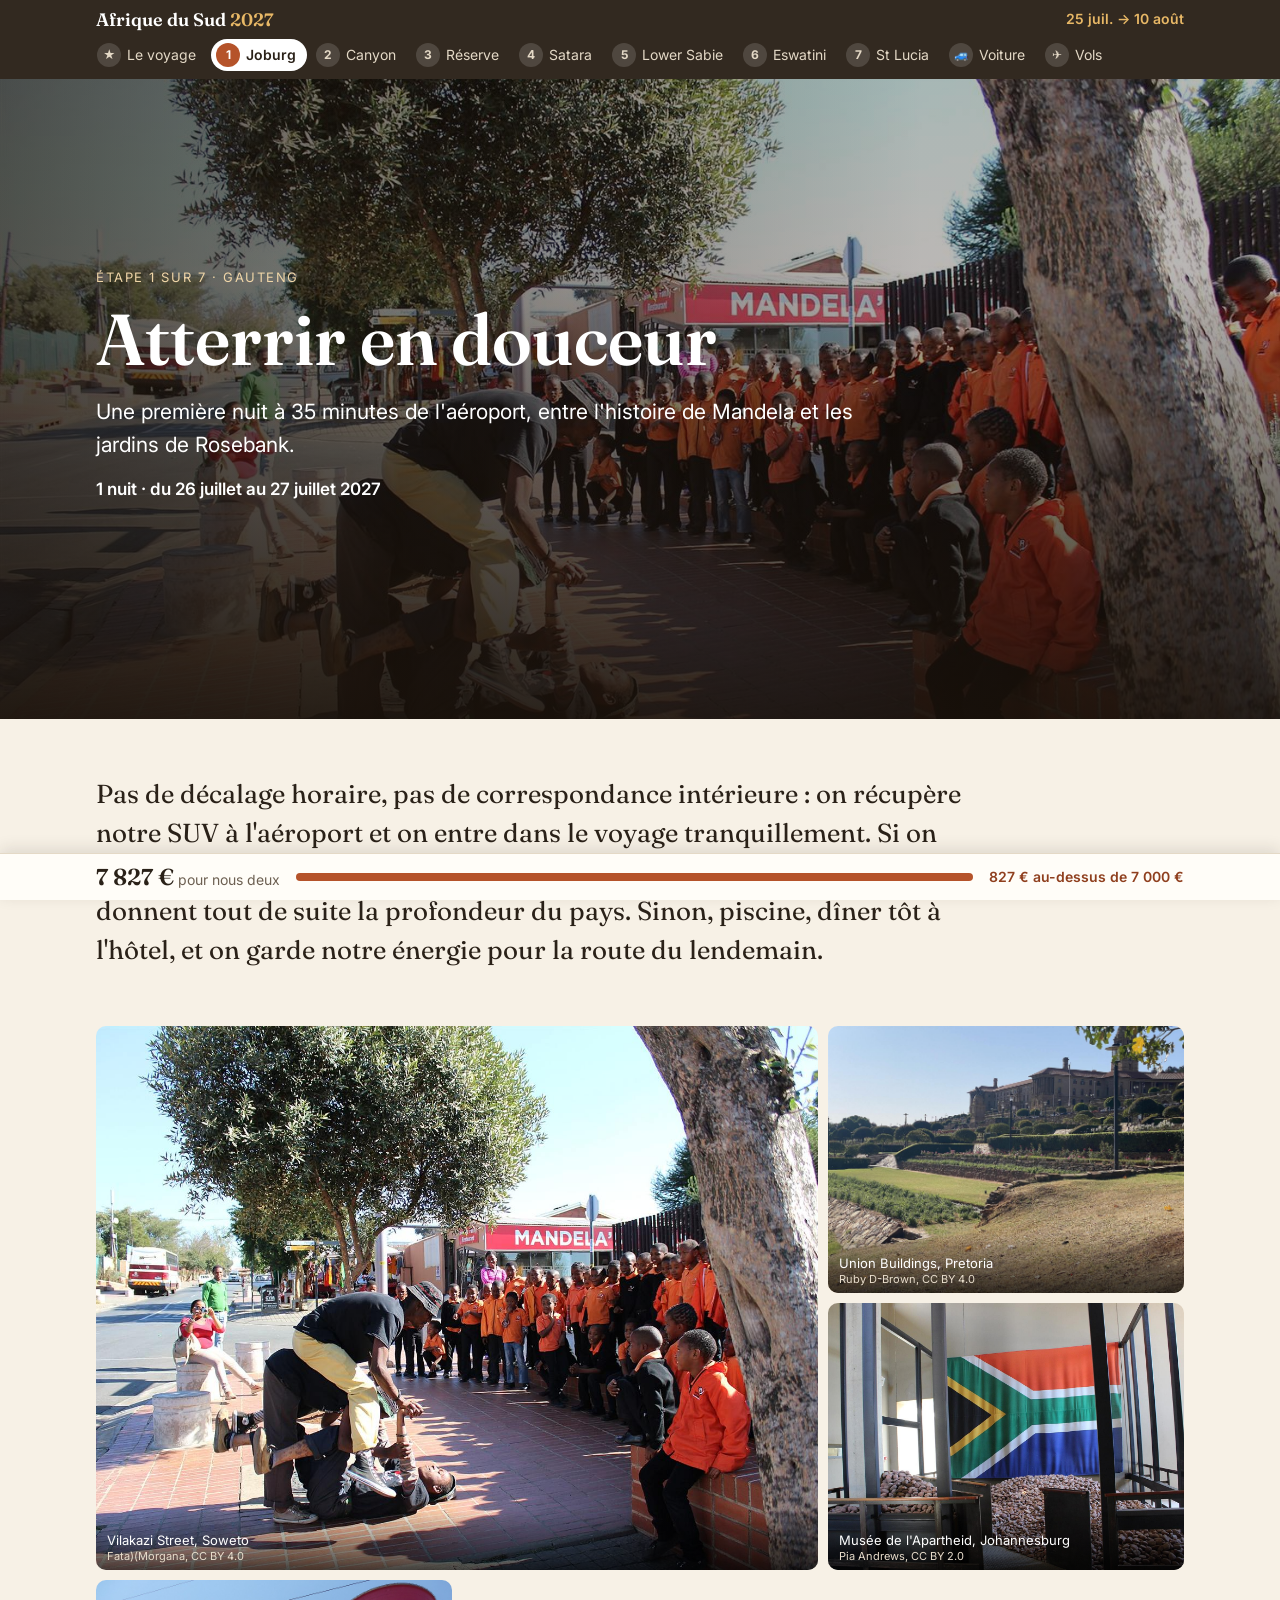
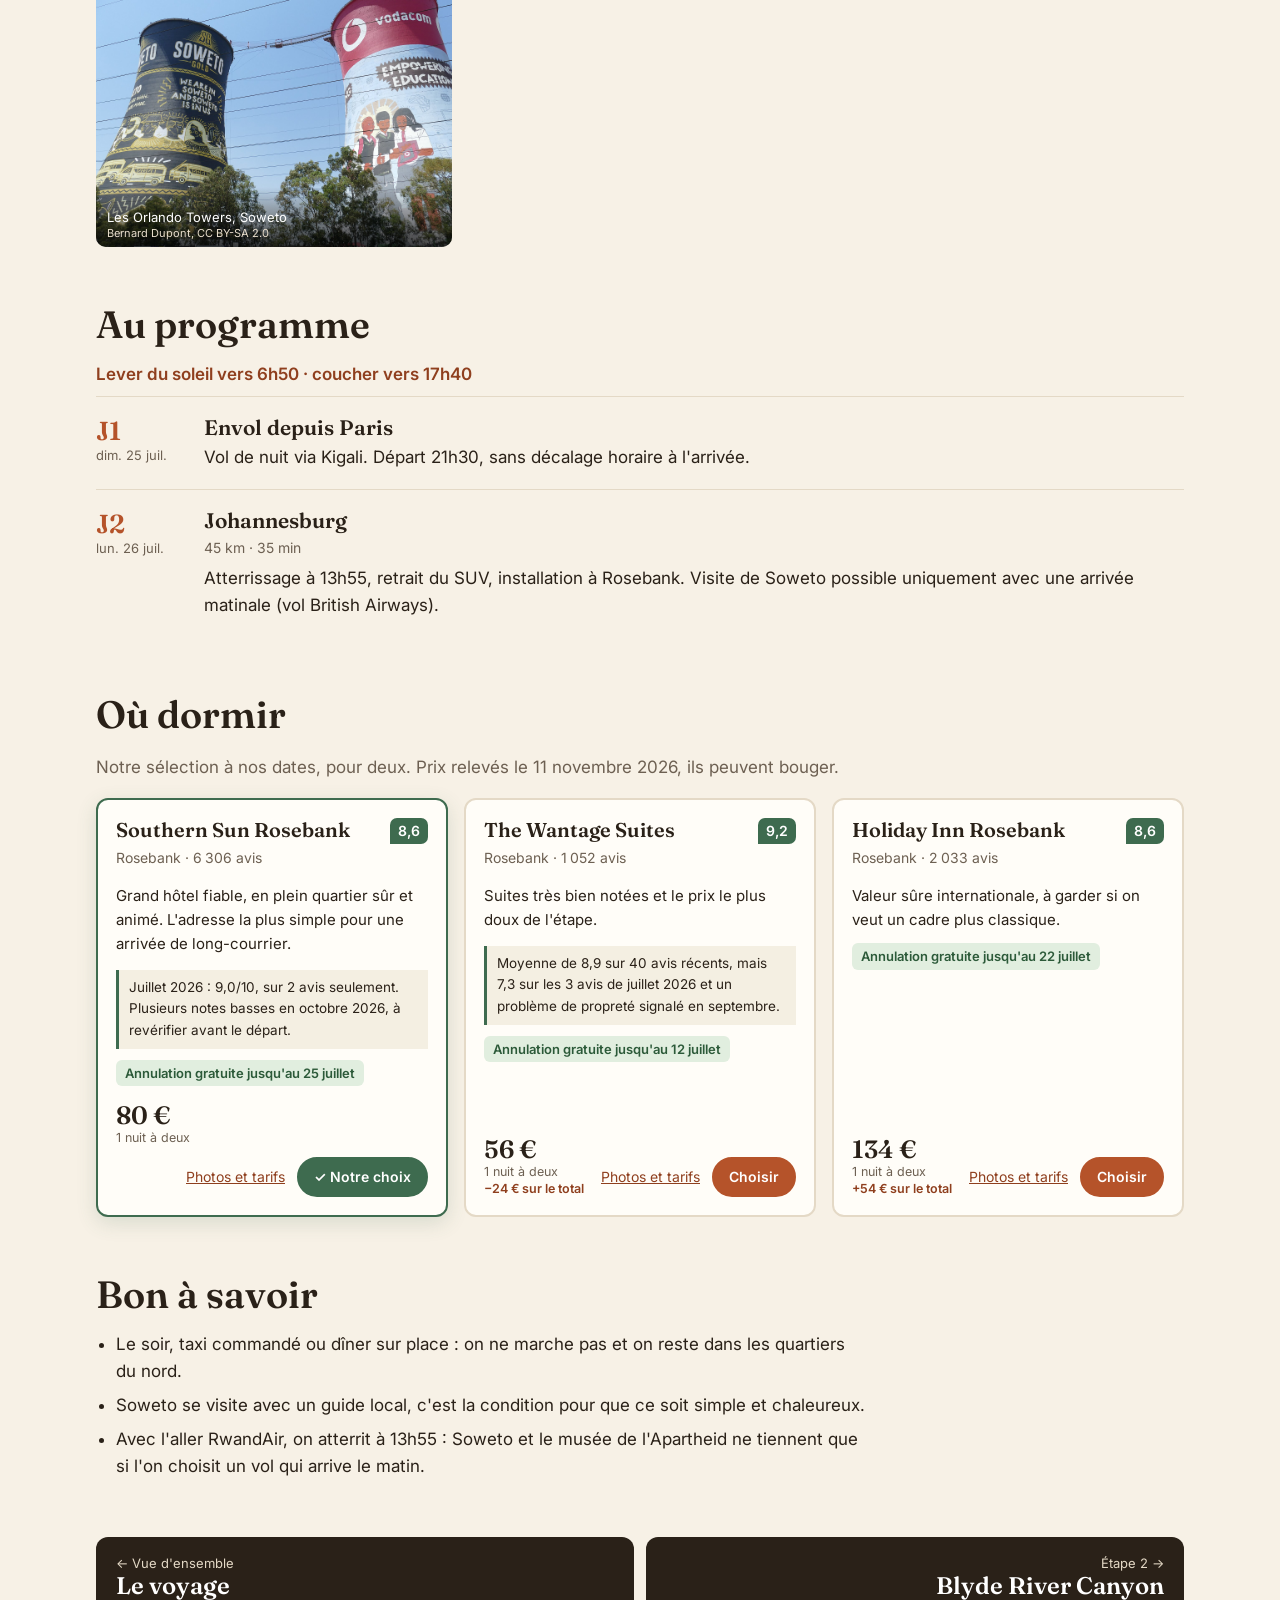
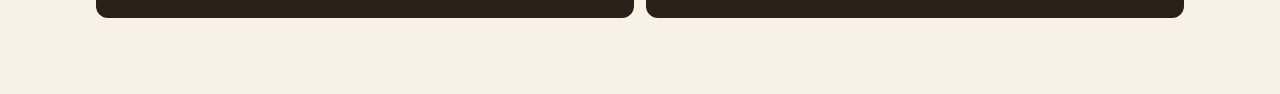
==== etape-1-johannesburg.html @ 2f39dc0e "Retrait de la version avec vol intérieur Co-Authored-By: Claude Fable 5.2 <noreply@anthropic.com>" ====
<!doctype html>
<html lang="fr">
<head>
<meta charset="utf-8">
<meta name="viewport" content="width=device-width, initial-scale=1">
<meta name="robots" content="noindex">
<title>Afrique du Sud 2027</title>
<link rel="icon" href="data:image/svg+xml,<svg xmlns='http://www.w3.org/2000/svg' viewBox='0 0 32 32'><circle cx='16' cy='16' r='16' fill='%23b5532a'/></svg>">
<link rel="preconnect" href="https://fonts.googleapis.com">
<link rel="stylesheet" href="https://fonts.googleapis.com/css2?family=Fraunces:opsz,wght@9..144,400;9..144,600&family=Inter:wght@400;600;700&display=swap">
<link rel="stylesheet" href="assets/style.css?v=11">
</head>
<body data-etape="0">
<div id="entete"></div>
<main id="contenu"><noscript>Ce carnet a besoin de JavaScript pour s'afficher.</noscript></main>
<div id="budget-fixe"></div>
<script src="assets/data.js?v=30"></script>
<script src="assets/app.js?v=28"></script>
</body>
</html>
---- assets/style.css ----
:root {
  --sable: #f7f1e6; --carte: #fffdf8; --encre: #2a2118; --doux: #6d6052; --trait: #e4d9c6;
  --terre: #b5532a; --terre-f: #8f3f1e; --acacia: #3e6b4f; --or: #c08a2c;
  --titre: "Fraunces", Georgia, serif; --texte: "Inter", system-ui, sans-serif;
}
* { box-sizing: border-box; }
html { scroll-padding-top: 120px; }
body { margin: 0; background: var(--sable); color: var(--encre); font: 17px/1.6 var(--texte); padding-bottom: 76px; }
img { max-width: 100%; display: block; }
a { color: var(--terre-f); }
h1, h2, h3 { font-family: var(--titre); font-weight: 600; line-height: 1.15; margin: 0; }
h2 { font-size: clamp(28px, 4vw, 38px); margin-bottom: 14px; }
button { font: inherit; cursor: pointer; }

#entete { position: sticky; top: 0; z-index: 20; background: rgba(42, 33, 24, .96); color: #fff; }
.barre { max-width: 1120px; margin: auto; display: flex; justify-content: space-between; align-items: center; gap: 12px; padding: 8px 16px; }
.marque { color: #fff; text-decoration: none; font: 600 18px var(--titre); white-space: nowrap; }
.marque em { color: #e8b866; font-style: normal; }
.bascule { display: flex; background: rgba(255, 255, 255, .12); border-radius: 99px; padding: 3px; }
.bascule button { border: 0; background: none; color: #efe6d8; border-radius: 99px; padding: 4px 11px; font-size: 13px; white-space: nowrap; }
.bascule button[aria-pressed="true"] { background: #e8b866; color: #2a2118; font-weight: 600; }
.dates { color: #e8b866; font-size: 14px; font-weight: 600; white-space: nowrap; }
.fil { max-width: 1120px; margin: auto; display: flex; gap: 4px; padding: 0 12px 8px; overflow-x: auto; scrollbar-width: none; }
.fil::-webkit-scrollbar { display: none; }
.fil a { display: flex; align-items: center; gap: 6px; color: #e4d9c6; text-decoration: none; padding: 4px 11px 4px 5px; border-radius: 99px; font-size: 14px; white-space: nowrap; }
.fil b { width: 24px; height: 24px; display: grid; place-items: center; border-radius: 50%; background: rgba(255, 255, 255, .14); font-size: 12px; }
.fil a:hover { background: rgba(255, 255, 255, .1); }
.fil a.actif { background: #fff; color: var(--encre); font-weight: 600; }
.fil a.actif b { background: var(--terre); color: #fff; }

.heros { position: relative; height: min(76vh, 640px); min-height: 460px; color: #fff; overflow: hidden; }
.heros > img { width: 100%; height: 100%; object-fit: cover; }
.voile { position: absolute; inset: 0; display: flex; align-items: flex-end; background: linear-gradient(to top, rgba(25, 17, 10, .9), rgba(25, 17, 10, .3) 70%), linear-gradient(to right, rgba(25, 17, 10, .62), transparent 72%); }
.dedans { max-width: 1120px; width: 100%; margin: auto; padding: 16px 16px 44px; }
.sur { text-transform: uppercase; letter-spacing: .12em; font-size: 13px; margin: 0 0 10px; color: #f0d6a8; }
.heros h1 { font-size: clamp(38px, 7vw, 72px); max-width: 16ch; }
.acc { font-size: clamp(17px, 2.2vw, 21px); max-width: 62ch; margin: 14px 0; }
.meta { margin: 0; font-weight: 600; }
.cta { display: inline-block; background: #e8b866; color: #2a2118; padding: 12px 24px; border-radius: 99px; font-weight: 600; text-decoration: none; }
.cta:hover { background: #f2c97f; }

.page { max-width: 1120px; margin: auto; padding: 0 16px; }
.page section { margin-top: 56px; }
.intro { color: var(--doux); max-width: 70ch; }
.recit p { font: 400 clamp(20px, 2.6vw, 26px)/1.5 var(--titre); max-width: 34em; margin: 0; }

.galerie { display: grid; grid-template-columns: repeat(3, 1fr); gap: 10px; }
.galerie figure { margin: 0; position: relative; aspect-ratio: 4/3; overflow: hidden; border-radius: 10px; background: var(--trait); }
.galerie .large { grid-column: span 2; grid-row: span 2; aspect-ratio: auto; }
.galerie img { width: 100%; height: 100%; object-fit: cover; transition: transform .5s; }
.galerie figure:hover img { transform: scale(1.04); }
figcaption { position: absolute; inset: auto 0 0 0; padding: 22px 11px 7px; color: #fff; font-size: 13px; line-height: 1.3; background: linear-gradient(to top, rgba(0, 0, 0, .72), transparent); }
figcaption a { display: block; color: #e8ddcc; font-size: 11px; text-decoration: none; }

.soleil { color: var(--terre-f); font-weight: 600; margin: 0 0 8px; }
.jours { list-style: none; margin: 0; padding: 0; }
.jours li { display: flex; gap: 20px; padding: 18px 0; border-top: 1px solid var(--trait); }
.jour { font: 600 26px var(--titre); color: var(--terre); min-width: 88px; }
.jour small { display: block; font: 400 13px var(--texte); color: var(--doux); }
.jours h3 { font-size: 21px; }
.jours p { margin: 5px 0 0; }
.km { color: var(--doux); font-size: 14px; }

.grille { display: grid; grid-template-columns: repeat(auto-fill, minmax(310px, 1fr)); gap: 16px; }
.logement { display: flex; flex-direction: column; align-items: flex-start; background: var(--carte); border: 2px solid var(--trait); border-radius: 12px; padding: 18px; }
.logement.pris { border-color: var(--acacia); box-shadow: 0 6px 20px rgba(62, 107, 79, .16); }
.logement.off { opacity: .6; }
.logement p { margin: 7px 0; font-size: 15px; }
.ligne { display: flex; justify-content: space-between; gap: 10px; width: 100%; }
.ligne h3 { font-size: 20px; }
.note { background: var(--acacia); color: #fff; border-radius: 7px 7px 7px 0; padding: 2px 8px; font-weight: 600; font-size: 14px; height: fit-content; }
.logement .zone { color: var(--doux); font-size: 14px; margin-top: 3px; }
.logement .repas { color: var(--acacia); font-weight: 600; font-size: 14px; }
.logement .retours { background: #f4efe2; border-left: 3px solid var(--acacia); padding: 7px 10px; font-size: 13.5px; width: 100%; }
.logement .retours.vigilance { background: #fbeee8; border-left-color: var(--terre); }
.logement .petit { font-size: 13px; color: var(--doux); }
.pastille { display: inline-block; border-radius: 6px; padding: 3px 9px; font-size: 13px; font-weight: 600; margin-top: 4px; }
.pastille.ok { background: #e1eedf; color: #2c5a39; }
.pastille.moyen { background: #f7ebcf; color: #72520e; }
.pastille.attention { background: #f7ddd2; color: #8f3f1e; }
.action { margin-top: auto; padding-top: 14px; width: 100%; display: flex; justify-content: space-between; align-items: flex-end; gap: 10px; flex-wrap: wrap; }
.prix strong { font: 600 25px var(--titre); display: block; }
.prix small { display: block; color: var(--doux); font-size: 12.5px; line-height: 1.3; }
.prix .delta { color: var(--terre-f); font-weight: 600; }
.boutons { display: flex; align-items: center; gap: 12px; margin-left: auto; }
.lien { font-size: 14px; }
.choisir { border: 2px solid var(--terre); background: var(--terre); color: #fff; padding: 7px 15px; border-radius: 99px; font-weight: 600; font-size: 14px; }
.choisir:hover { background: var(--terre-f); border-color: var(--terre-f); }
.choisir[aria-pressed="true"] { background: var(--acacia); border-color: var(--acacia); }

.savoir ul { margin: 0; padding-left: 20px; max-width: 70ch; }
.savoir li { margin-bottom: 7px; }
.suite { display: grid; grid-template-columns: 1fr 1fr; gap: 12px; margin-top: 56px; }
.suite a { background: var(--encre); color: #fff; padding: 18px 20px; border-radius: 12px; text-decoration: none; font: 600 clamp(18px, 3vw, 24px) var(--titre); }
.suite a:hover { background: var(--terre-f); }
.suite small { display: block; font: 400 13px var(--texte); color: #e4d9c6; }
.suite .droite { text-align: right; }

.promesses { display: grid; grid-template-columns: repeat(4, 1fr); gap: 2px; margin-top: 0 !important; transform: translateY(-26px); background: var(--trait); border-radius: 12px; overflow: hidden; box-shadow: 0 8px 24px rgba(42, 33, 24, .14); }
.promesses div { background: var(--carte); padding: 15px 16px; }
.promesses strong { display: block; font: 600 clamp(21px, 3vw, 28px) var(--titre); color: var(--terre-f); }
.promesses span { font-size: 14px; color: var(--doux); }
.page section.promesses { margin-top: 0; }
.deux { display: grid; grid-template-columns: 1fr 1fr; gap: 28px; align-items: center; }
.carte svg { width: 100%; max-height: 560px; }
.trace { fill: none; stroke: var(--terre); stroke-width: 3; stroke-dasharray: 7 7; }
.num { fill: #fff; font: 700 15px var(--texte); text-anchor: middle; }
.ville { fill: var(--encre); font: 600 15px var(--texte); }
.fin { fill: var(--encre); }
.liaison rect { fill: var(--carte); stroke: var(--trait); }
.liaison text { fill: var(--terre-f); font: 600 13px var(--texte); text-anchor: middle; }
.sous { font-size: 24px; margin-bottom: 8px; }
.trajets { background: var(--carte); border: 1px solid var(--trait); border-radius: 12px; padding: 4px 16px; }
.trajets div { display: flex; justify-content: space-between; gap: 18px; padding: 9px 0; border-bottom: 1px solid var(--trait); }
.trajets div:last-child { border: 0; }
.trajets b { white-space: nowrap; }
.rassure { display: grid; grid-template-columns: repeat(auto-fill, minmax(250px, 1fr)); gap: 14px; margin-bottom: 32px; }
.rassure div { background: var(--carte); border: 1px solid var(--trait); border-radius: 12px; padding: 16px; }
.rassure h3 { margin: 0 0 6px; }
.rassure p { margin: 0; color: var(--doux); }
.chiffres { width: 100%; display: grid; grid-template-columns: 1fr 1fr; gap: 6px 14px; margin-top: 8px; font-size: 13px; color: var(--doux); }
.chiffres b { display: block; color: var(--encre); font-size: 15px; }
.etapes { display: grid; grid-template-columns: repeat(auto-fill, minmax(250px, 1fr)); gap: 14px; }
.vignette { position: relative; display: block; aspect-ratio: 4/3.2; border-radius: 12px; overflow: hidden; color: #fff; text-decoration: none; }
.vignette img { width: 100%; height: 100%; object-fit: cover; transition: transform .5s; }
.vignette:hover img { transform: scale(1.05); }
.vignette div { position: absolute; inset: 0; display: flex; flex-direction: column; justify-content: flex-end; padding: 13px; background: linear-gradient(to top, rgba(0, 0, 0, .8), transparent 62%); }
.vignette small { color: #f0d6a8; }
.vignette h3 { font-size: 23px; }
.vignette p { margin: 0; font-size: 14px; }

.choix a { display: flex; align-items: center; gap: 12px; padding: 11px 13px; background: var(--carte); border: 1px solid var(--trait); border-bottom: 0; color: inherit; text-decoration: none; }
.choix a:first-child { border-radius: 12px 12px 0 0; }
.choix a:last-child { border-radius: 0 0 12px 12px; border-bottom: 1px solid var(--trait); }
.choix a:hover { background: #fbf4e6; }
.n { flex: none; width: 30px; height: 30px; display: grid; place-items: center; border-radius: 50%; color: #fff; font-weight: 700; font-size: 14px; }
.c { flex: 1; min-width: 0; }
.c b { display: block; }
.c small { color: var(--doux); }
.p { font-weight: 600; white-space: nowrap; }
.partage { margin-top: 14px; display: flex; gap: 12px; align-items: center; flex-wrap: wrap; }
.partage button { border: 0; background: var(--terre); color: #fff; padding: 10px 20px; border-radius: 99px; font-weight: 600; }
#copie { font-size: 14px; word-break: break-all; }
.comptes { background: var(--carte); border: 1px solid var(--trait); border-radius: 12px; padding: 4px 16px; }
.poste { display: flex; justify-content: space-between; gap: 18px; padding: 11px 0; border-bottom: 1px solid var(--trait); }
.poste:last-child { border: 0; }
.poste small { display: block; color: var(--doux); font-size: 13.5px; }
.poste b { white-space: nowrap; }
.poste.fort { color: var(--acacia); }
.poste.total { font: 600 24px var(--titre); }
.plan { padding-left: 22px; max-width: 72ch; }
.plan li { margin-bottom: 10px; }
.alerte { background: #f7ddd2; color: #7a3419; padding: 11px 14px; border-radius: 9px; }
.credits { margin-top: 60px; padding-top: 22px; border-top: 1px solid var(--trait); font-size: 13.5px; color: var(--doux); }
.credits h2 { font-size: 21px; }

#budget-fixe { position: fixed; inset: auto 0 0 0; z-index: 20; background: var(--carte); border-top: 1px solid var(--trait); box-shadow: 0 -4px 16px rgba(42, 33, 24, .12); }
#budget-fixe a { max-width: 1120px; margin: auto; padding: 9px 16px; display: grid; grid-template-columns: auto 1fr auto; gap: 16px; align-items: center; color: inherit; text-decoration: none; }
.total strong { font: 600 23px var(--titre); }
.total { font-size: 14px; color: var(--doux); }
.total strong { color: var(--encre); }
.jauge { height: 8px; background: var(--trait); border-radius: 99px; overflow: hidden; }
.jauge i { display: block; height: 100%; background: var(--acacia); }
.jauge i.depasse { background: var(--terre); }
.reste { font-size: 14px; font-weight: 600; color: var(--acacia); text-align: right; }
.reste.depasse { color: var(--terre-f); }

@media (max-width: 760px) {
  body { font-size: 16px; }
  .marque { font-size: 0; }
  .marque em { font-size: 16px; }
  .bascule button { padding: 4px 8px; font-size: 12px; }
  .heros { height: 68vh; min-height: 420px; }
  .galerie { grid-template-columns: 1fr 1fr; }
  .galerie .large { grid-column: span 2; grid-row: auto; aspect-ratio: 16/10; }
  .promesses { grid-template-columns: 1fr 1fr; }
  .deux { grid-template-columns: 1fr; }
  .grille { grid-template-columns: 1fr; }
  .jours li { gap: 12px; }
  .jour { min-width: 68px; font-size: 22px; }
  #budget-fixe a { grid-template-columns: 1fr auto; gap: 5px 12px; }
  .jauge { grid-column: 1 / -1; grid-row: 2; }
  .total { font-size: 13px; }
  .total strong { font-size: 20px; }
  .reste { font-size: 13px; }
}
@media (prefers-reduced-motion: reduce) { * { transition: none !important; } }
.enroute h3 { font-size: 17px; margin: 18px 0 8px; }
.jours-vols small { display: block; color: var(--doux); font-size: 13.5px; font-weight: 400; }
.jours-vols .nous { color: var(--acacia); font-weight: 600; }
.escales { width: 100%; margin: 8px 0 4px; padding: 9px 12px; background: #f7ebcf; color: #4d3a0c; border-radius: 8px; font-size: 14.5px; }
.escales b { display: block; font-size: 12px; letter-spacing: .06em; text-transform: uppercase; margin-bottom: 3px; }
.escales div + div { margin-top: 4px; }
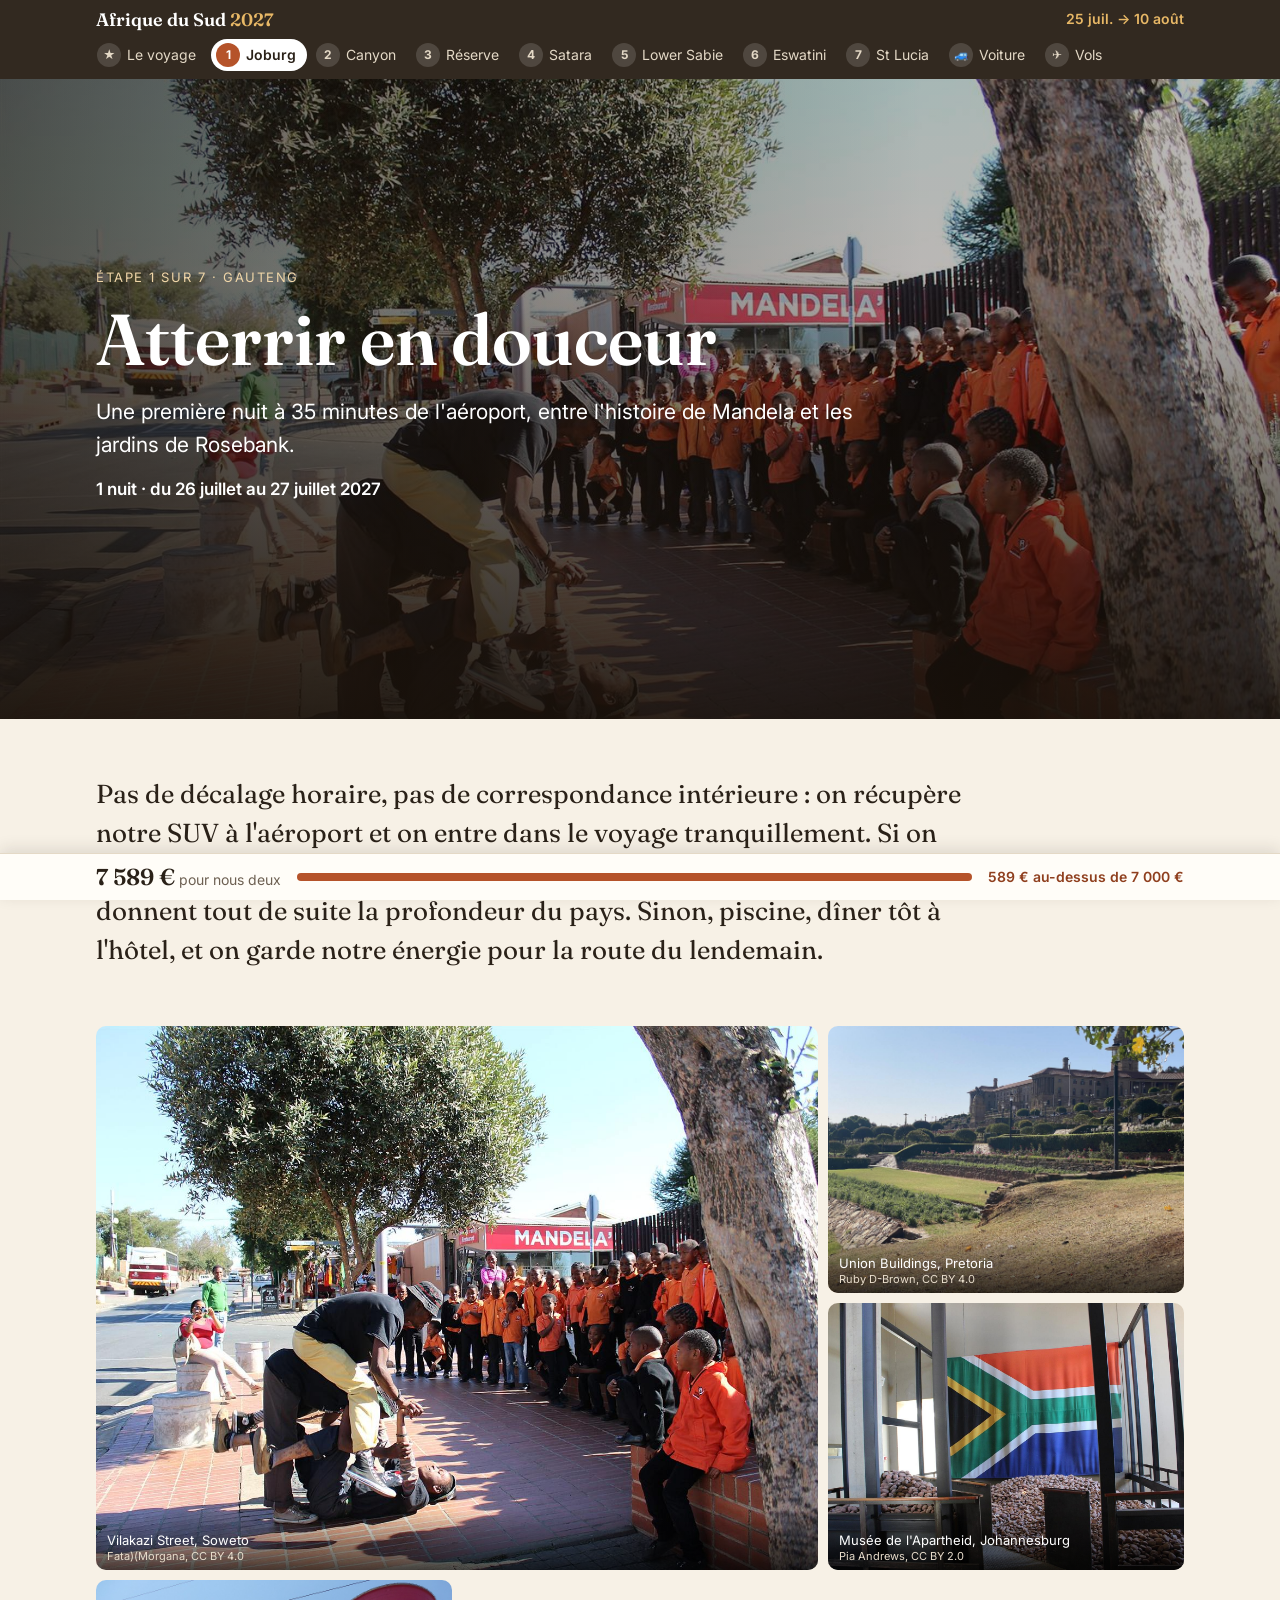
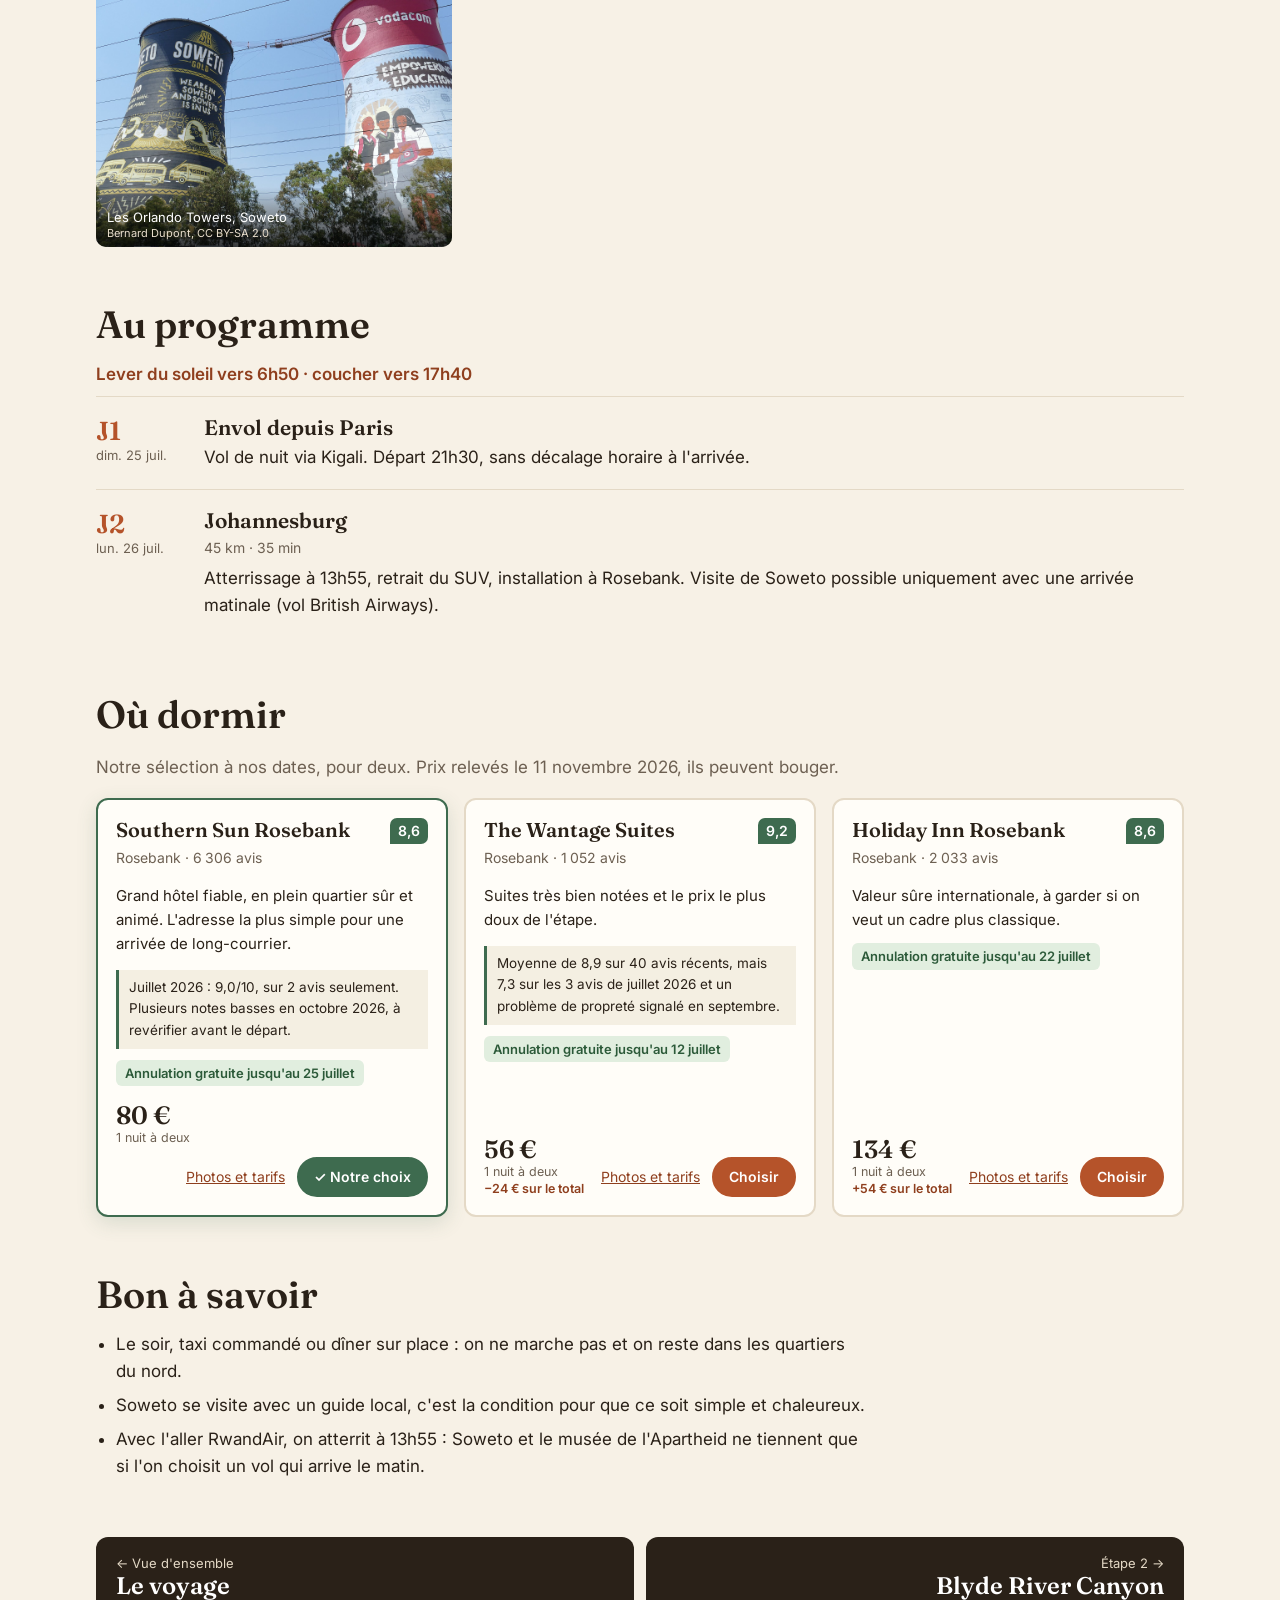
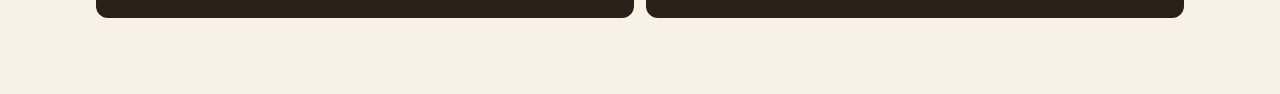
==== commit 79a48f40: "Opti Qualité + voiture Hertz, et Option 3 Coûts maîtrisés documentée" ====
--- a/etape-1-johannesburg.html
+++ b/etape-1-johannesburg.html
@@ -14,7 +14,7 @@
 <div id="entete"></div>
 <main id="contenu"><noscript>Ce carnet a besoin de JavaScript pour s'afficher.</noscript></main>
 <div id="budget-fixe"></div>
-<script src="assets/data.js?v=30"></script>
-<script src="assets/app.js?v=28"></script>
+<script src="assets/data.js?v=31"></script>
+<script src="assets/app.js?v=29"></script>
 </body>
 </html>
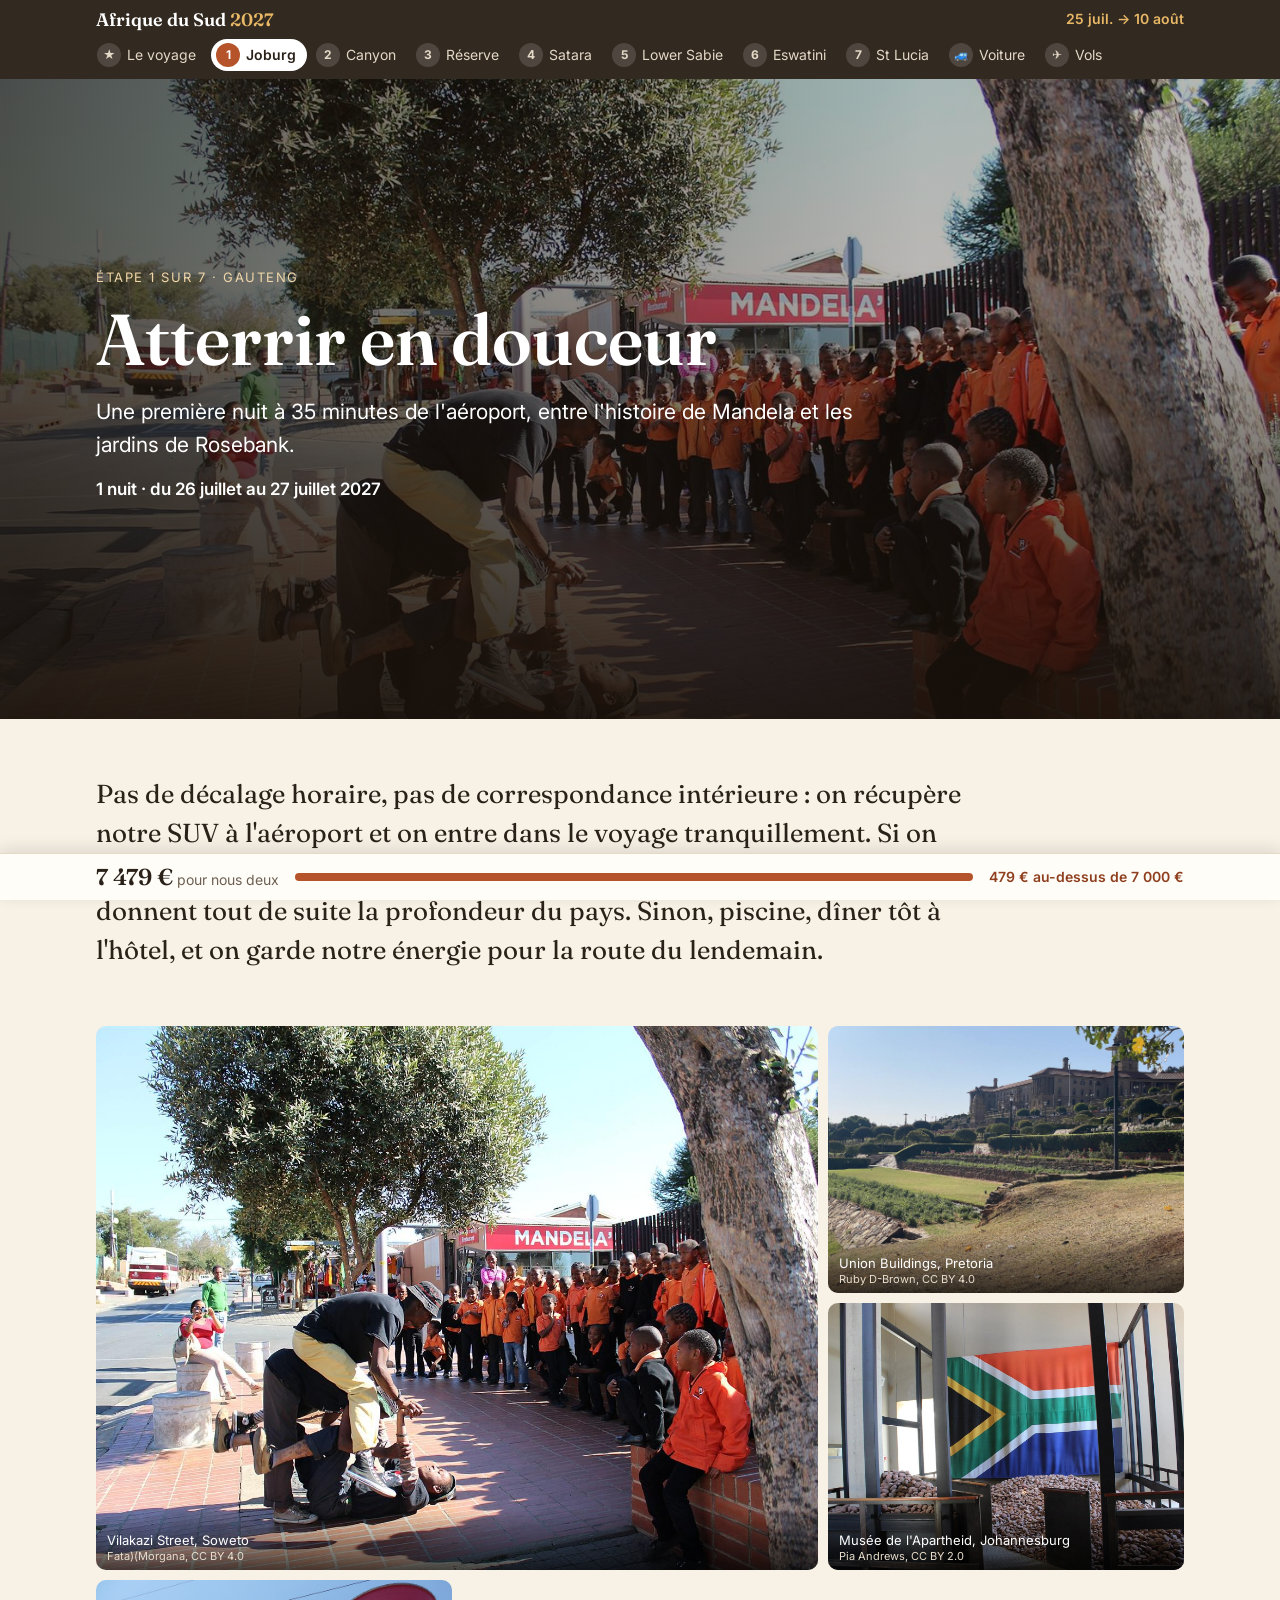
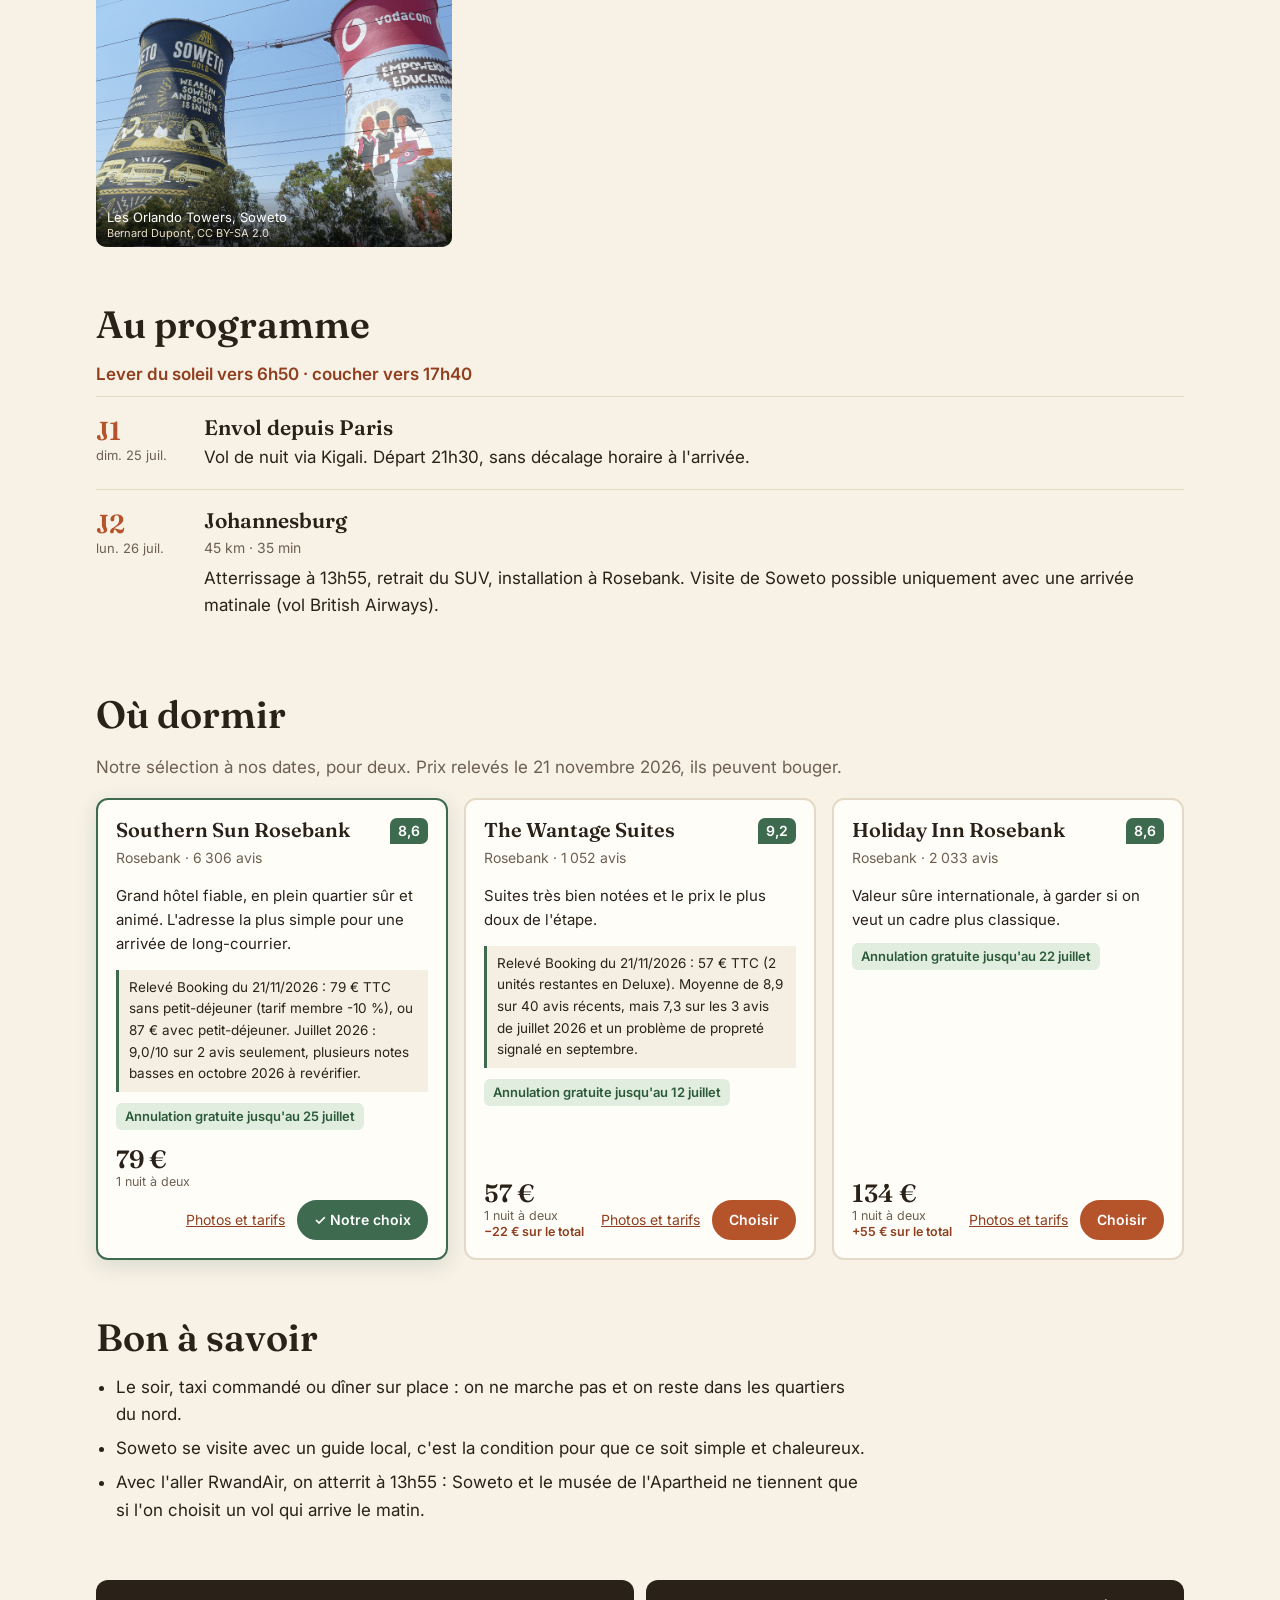
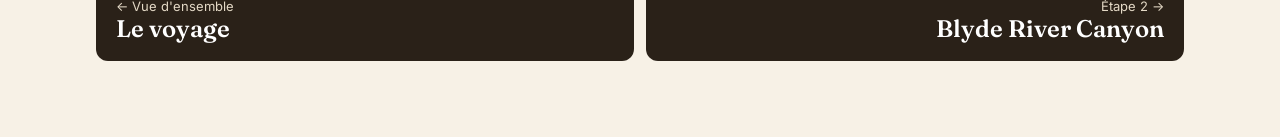
==== commit c5f47561: "Relevé du 21/11/2026 : prix, disponibilités et bascule 2 nuits Lower Sabie BD2U (7 479 €)" ====
--- a/etape-1-johannesburg.html
+++ b/etape-1-johannesburg.html
@@ -1,4 +1,4 @@
-<!doctype html>
+﻿<!doctype html>
 <html lang="fr">
 <head>
 <meta charset="utf-8">
@@ -14,7 +14,7 @@
 <div id="entete"></div>
 <main id="contenu"><noscript>Ce carnet a besoin de JavaScript pour s'afficher.</noscript></main>
 <div id="budget-fixe"></div>
-<script src="assets/data.js?v=31"></script>
-<script src="assets/app.js?v=29"></script>
+<script src="assets/data.js?v=34"></script>
+<script src="assets/app.js?v=31"></script>
 </body>
 </html>
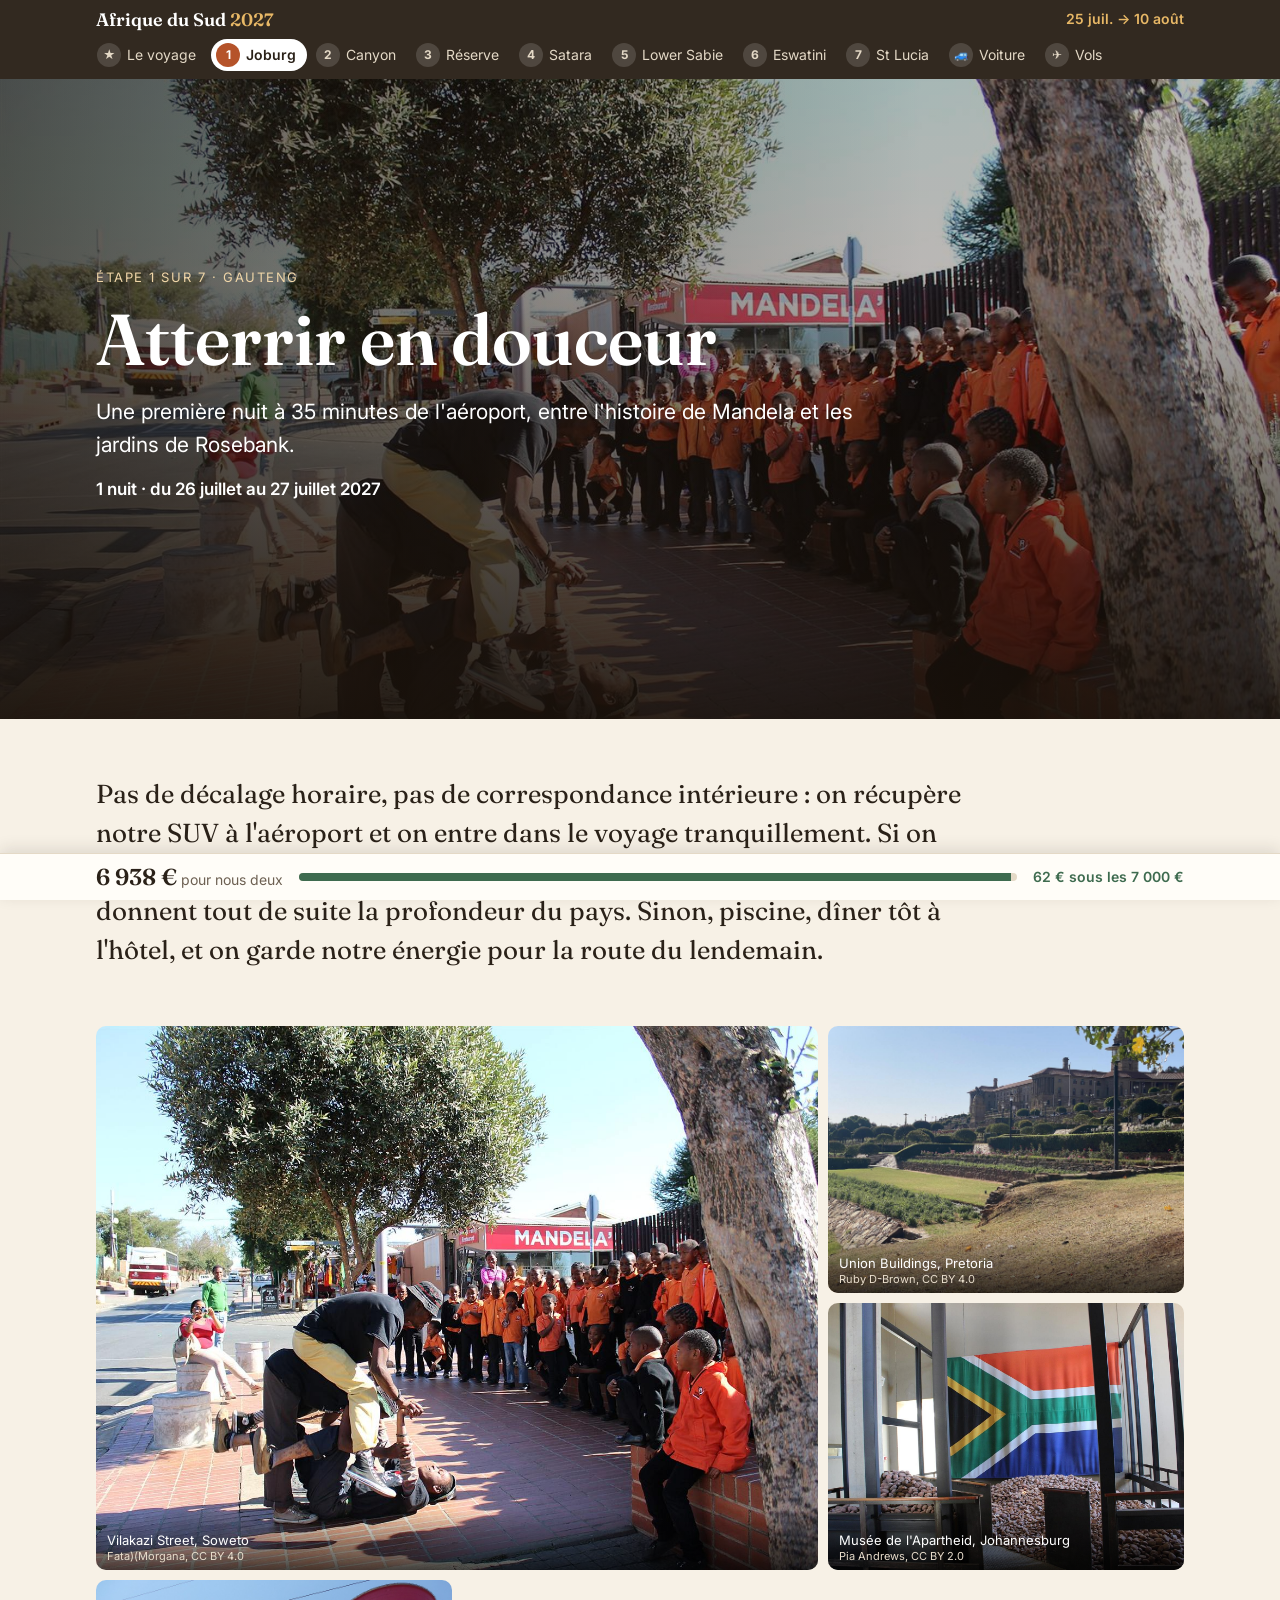
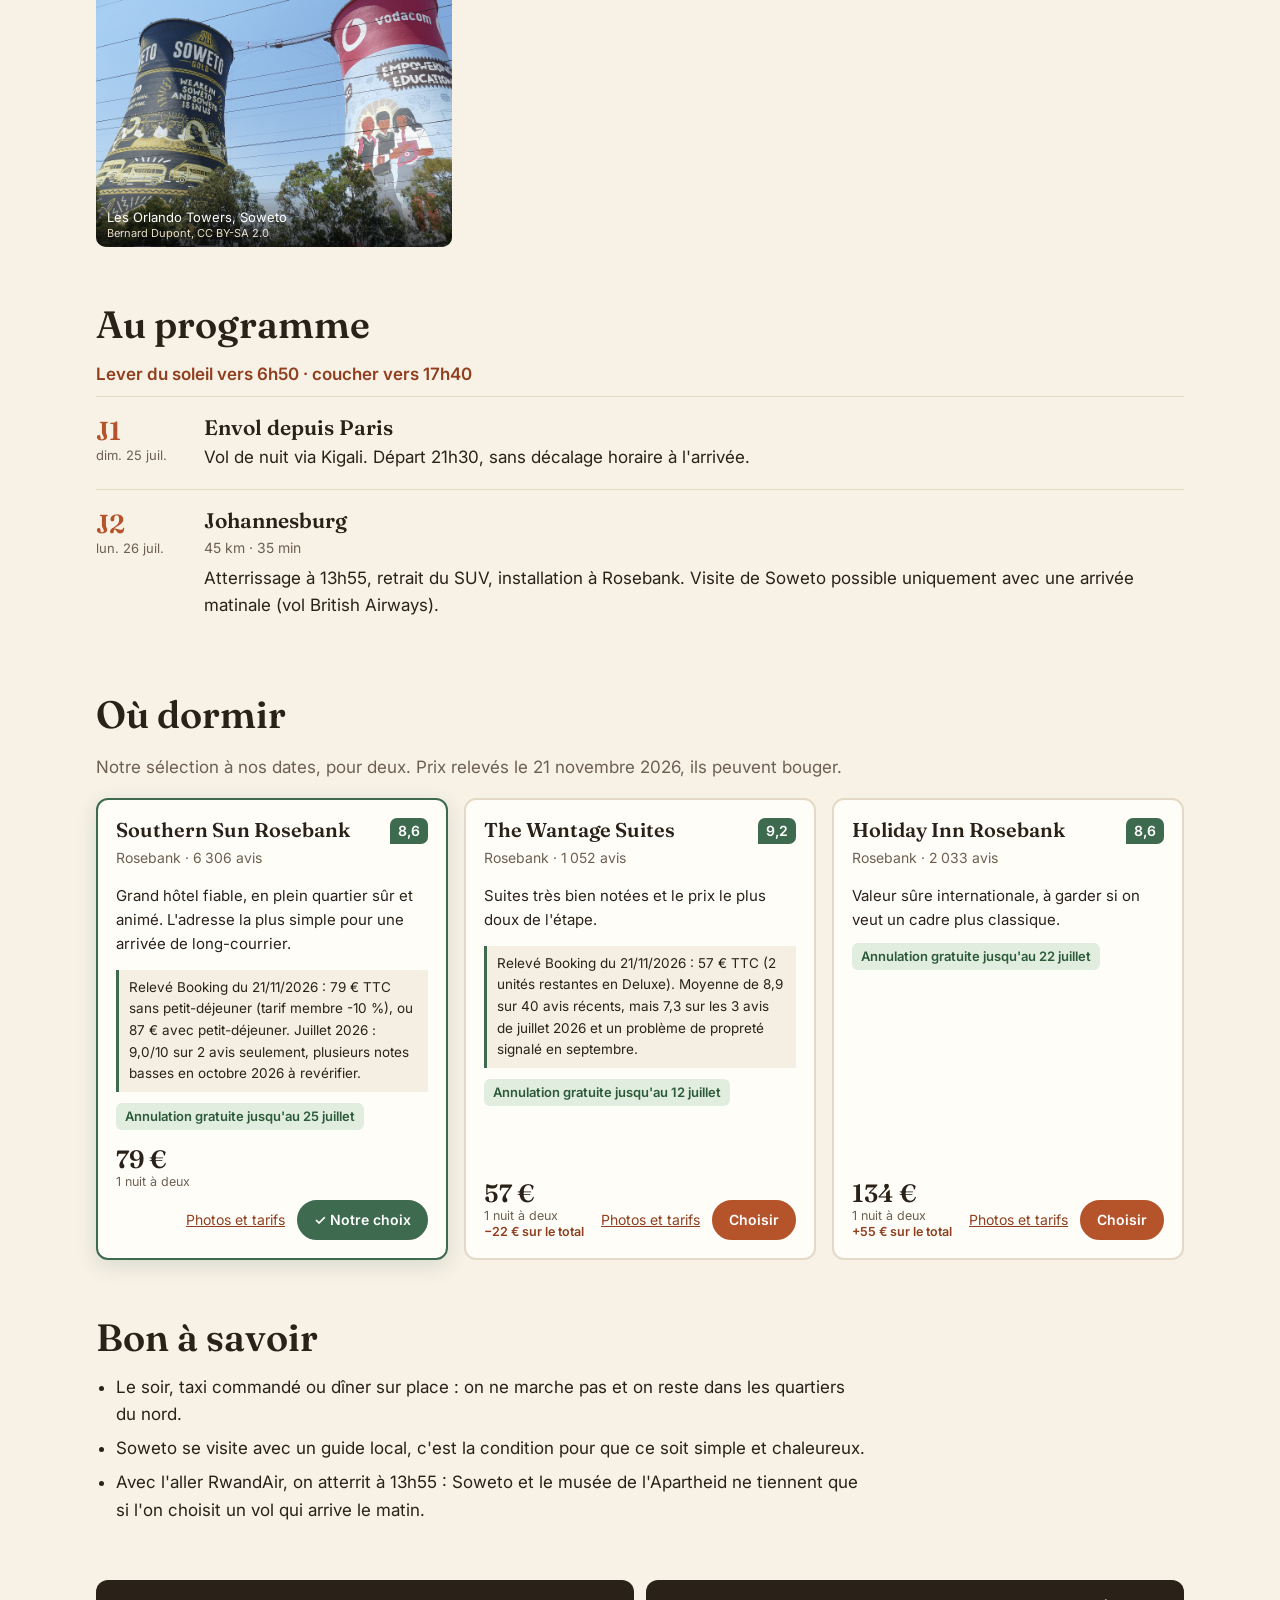
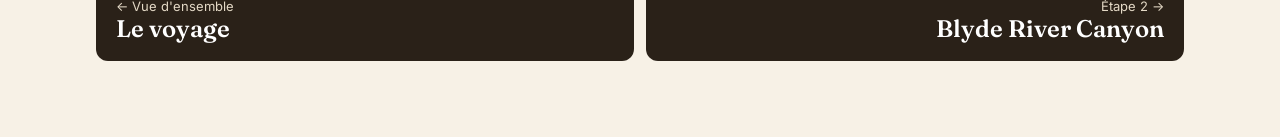
==== commit 6397bd50: "Logements reserves avec photos (Buffelshoek, Satara, Lower Sabie, African Ambience) et check vols du" ====
--- a/etape-1-johannesburg.html
+++ b/etape-1-johannesburg.html
@@ -1,4 +1,4 @@
-﻿<!doctype html>
+<!doctype html>
 <html lang="fr">
 <head>
 <meta charset="utf-8">
@@ -8,13 +8,13 @@
 <link rel="icon" href="data:image/svg+xml,<svg xmlns='http://www.w3.org/2000/svg' viewBox='0 0 32 32'><circle cx='16' cy='16' r='16' fill='%23b5532a'/></svg>">
 <link rel="preconnect" href="https://fonts.googleapis.com">
 <link rel="stylesheet" href="https://fonts.googleapis.com/css2?family=Fraunces:opsz,wght@9..144,400;9..144,600&family=Inter:wght@400;600;700&display=swap">
-<link rel="stylesheet" href="assets/style.css?v=11">
+<link rel="stylesheet" href="assets/style.css?v=12">
 </head>
 <body data-etape="0">
 <div id="entete"></div>
 <main id="contenu"><noscript>Ce carnet a besoin de JavaScript pour s'afficher.</noscript></main>
 <div id="budget-fixe"></div>
-<script src="assets/data.js?v=34"></script>
-<script src="assets/app.js?v=31"></script>
+<script src="assets/data.js?v=35"></script>
+<script src="assets/app.js?v=32"></script>
 </body>
 </html>
--- a/assets/style.css
+++ b/assets/style.css
@@ -64,8 +64,17 @@
 .grille { display: grid; grid-template-columns: repeat(auto-fill, minmax(310px, 1fr)); gap: 16px; }
 .logement { display: flex; flex-direction: column; align-items: flex-start; background: var(--carte); border: 2px solid var(--trait); border-radius: 12px; padding: 18px; }
 .logement.pris { border-color: var(--acacia); box-shadow: 0 6px 20px rgba(62, 107, 79, .16); }
+.logement.reserve { grid-column: 1 / -1; background: linear-gradient(to bottom, #f3f9f5, var(--carte) 140px); }
 .logement.off { opacity: .6; }
 .logement p { margin: 7px 0; font-size: 15px; }
+.badge-reserve { display: inline-flex; align-items: center; gap: 5px; background: var(--acacia); color: #fff; font-size: 12px; font-weight: 700; letter-spacing: .04em; text-transform: uppercase; padding: 3px 10px; border-radius: 99px; margin-bottom: 8px; }
+.badge-reserve.mini { font-size: 11px; padding: 2px 8px; margin: 0 0 0 8px; vertical-align: middle; }
+.logement-photos { display: grid; grid-template-columns: repeat(3, 1fr); gap: 10px; width: 100%; margin: 10px 0 8px; }
+.logement-photos figure { margin: 0; position: relative; aspect-ratio: 16/10; border-radius: 9px; overflow: hidden; background: var(--trait); }
+.logement-photos img { width: 100%; height: 100%; object-fit: cover; transition: transform .4s; }
+.logement-photos figure:hover img { transform: scale(1.04); }
+.logement-photos figcaption { font-size: 12px; padding: 18px 9px 6px; }
+.choix-thumb { flex: none; width: 52px; height: 38px; border-radius: 6px; object-fit: cover; }
 .ligne { display: flex; justify-content: space-between; gap: 10px; width: 100%; }
 .ligne h3 { font-size: 20px; }
 .note { background: var(--acacia); color: #fff; border-radius: 7px 7px 7px 0; padding: 2px 8px; font-weight: 600; font-size: 14px; height: fit-content; }
@@ -176,6 +185,8 @@
   .promesses { grid-template-columns: 1fr 1fr; }
   .deux { grid-template-columns: 1fr; }
   .grille { grid-template-columns: 1fr; }
+  .logement-photos { grid-template-columns: 1fr; }
+  .logement-photos figure { aspect-ratio: 16/9; }
   .jours li { gap: 12px; }
   .jour { min-width: 68px; font-size: 22px; }
   #budget-fixe a { grid-template-columns: 1fr auto; gap: 5px 12px; }
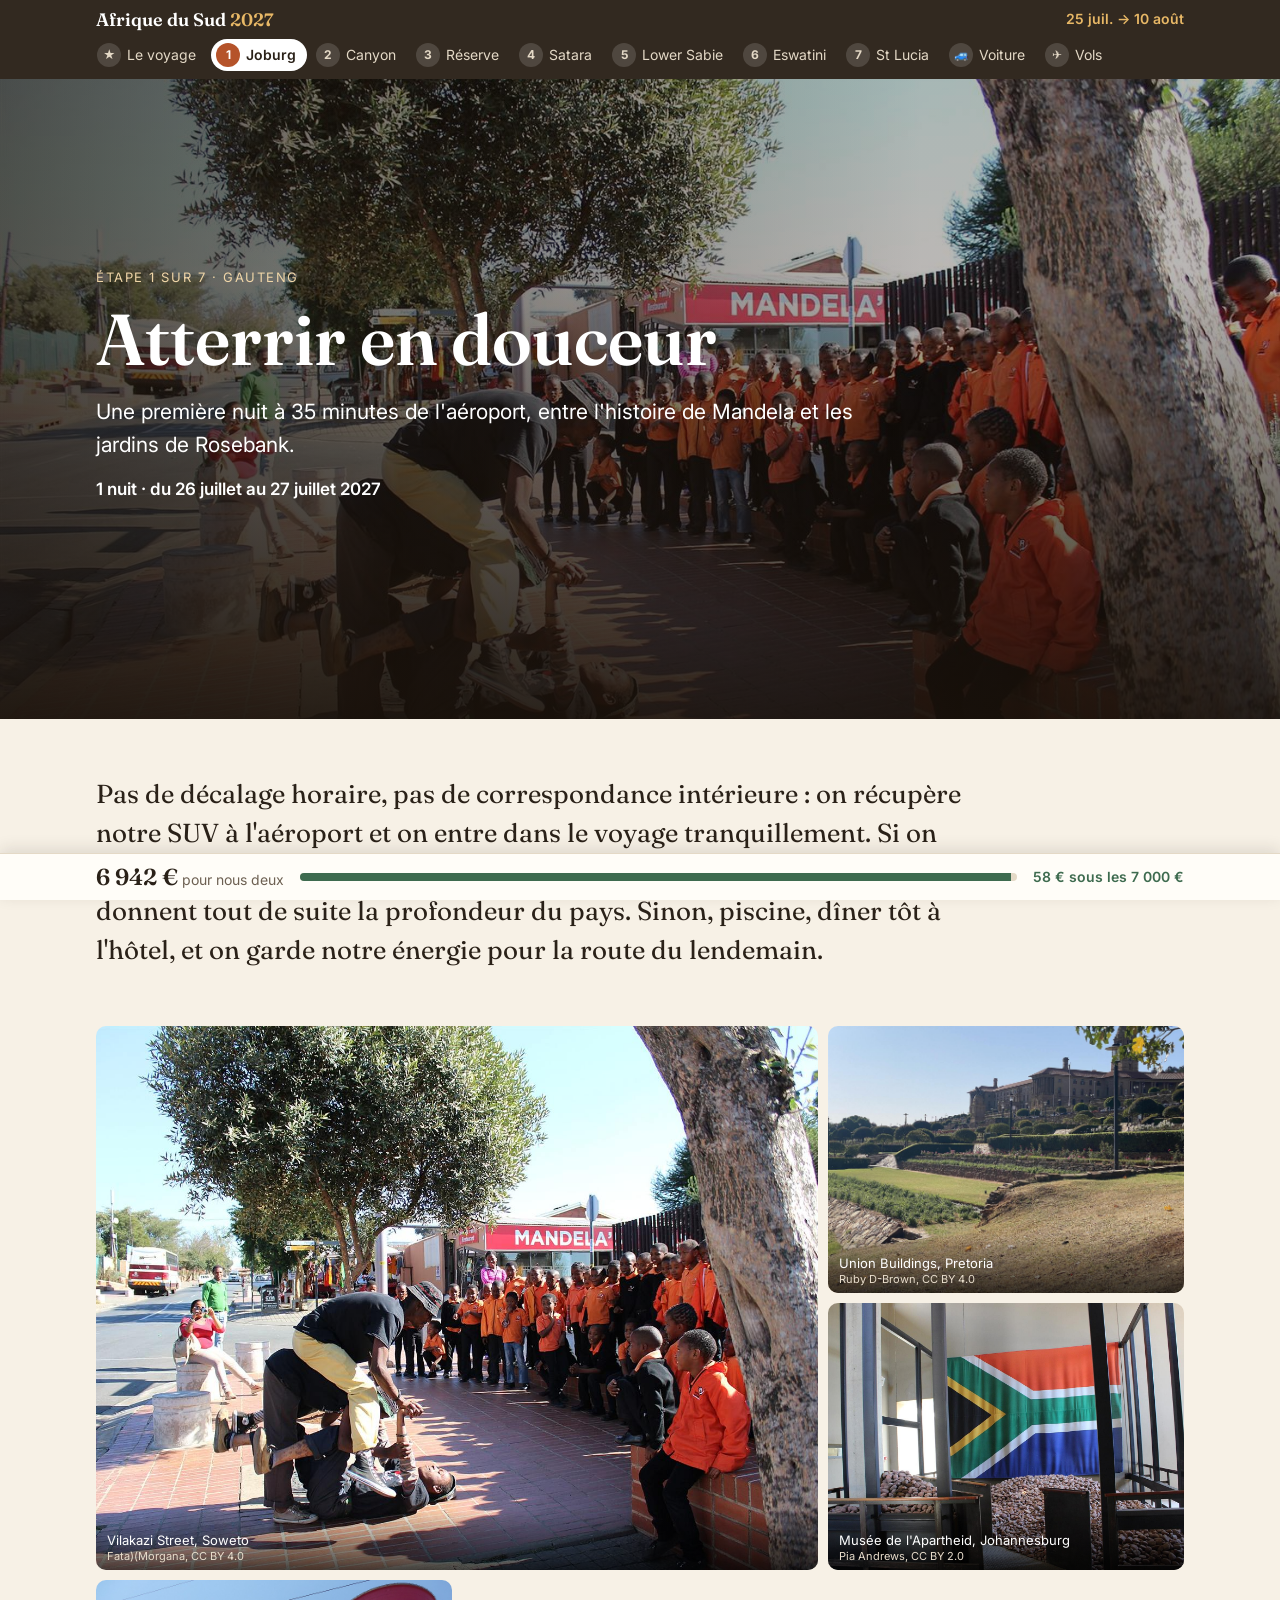
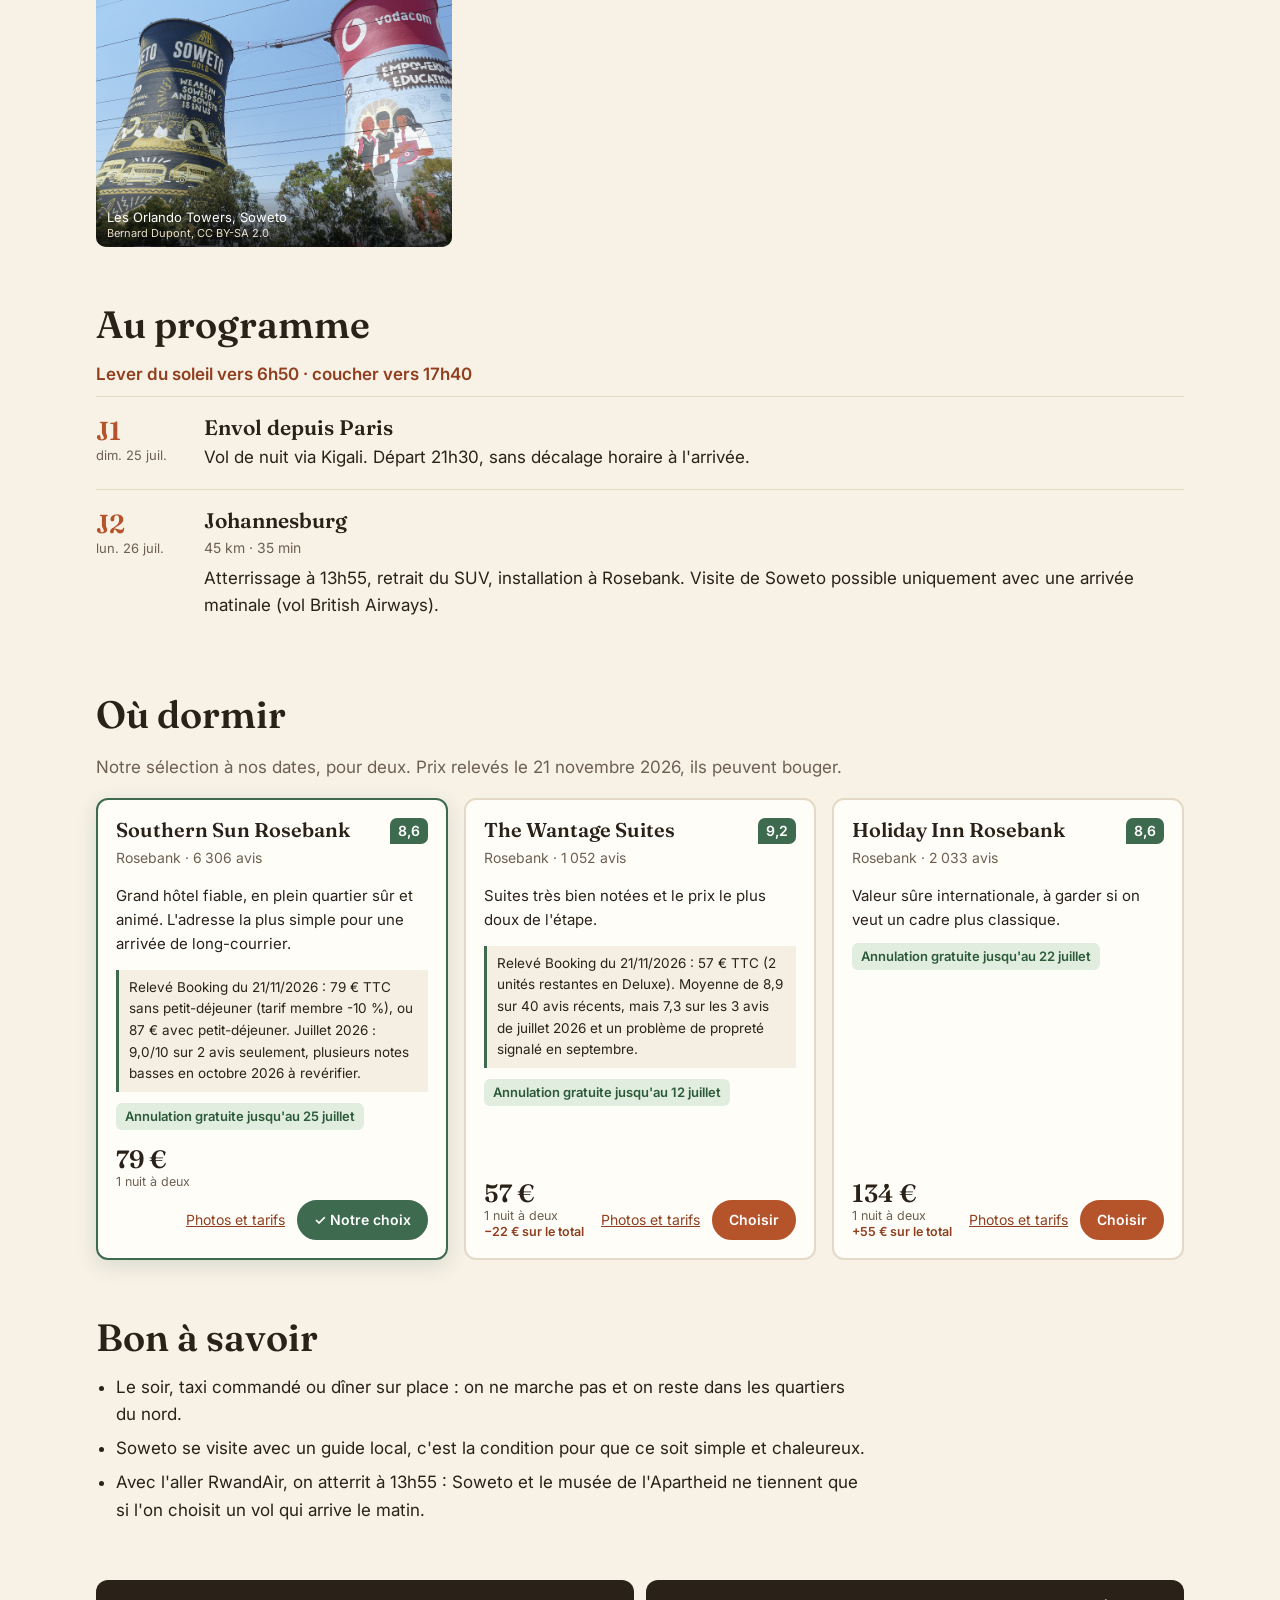
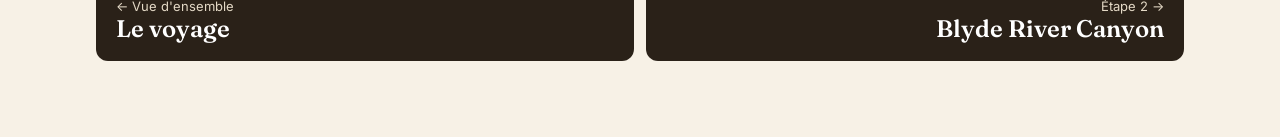
==== commit bad26f21: "Consignes pratiques Buffelshoek & Manyeleti (acces R531, Khoka Moya Gate, horaires, BYOB, taxe 155 Z" ====
--- a/etape-1-johannesburg.html
+++ b/etape-1-johannesburg.html
@@ -14,7 +14,7 @@
 <div id="entete"></div>
 <main id="contenu"><noscript>Ce carnet a besoin de JavaScript pour s'afficher.</noscript></main>
 <div id="budget-fixe"></div>
-<script src="assets/data.js?v=35"></script>
+<script src="assets/data.js?v=37"></script>
 <script src="assets/app.js?v=32"></script>
 </body>
 </html>
